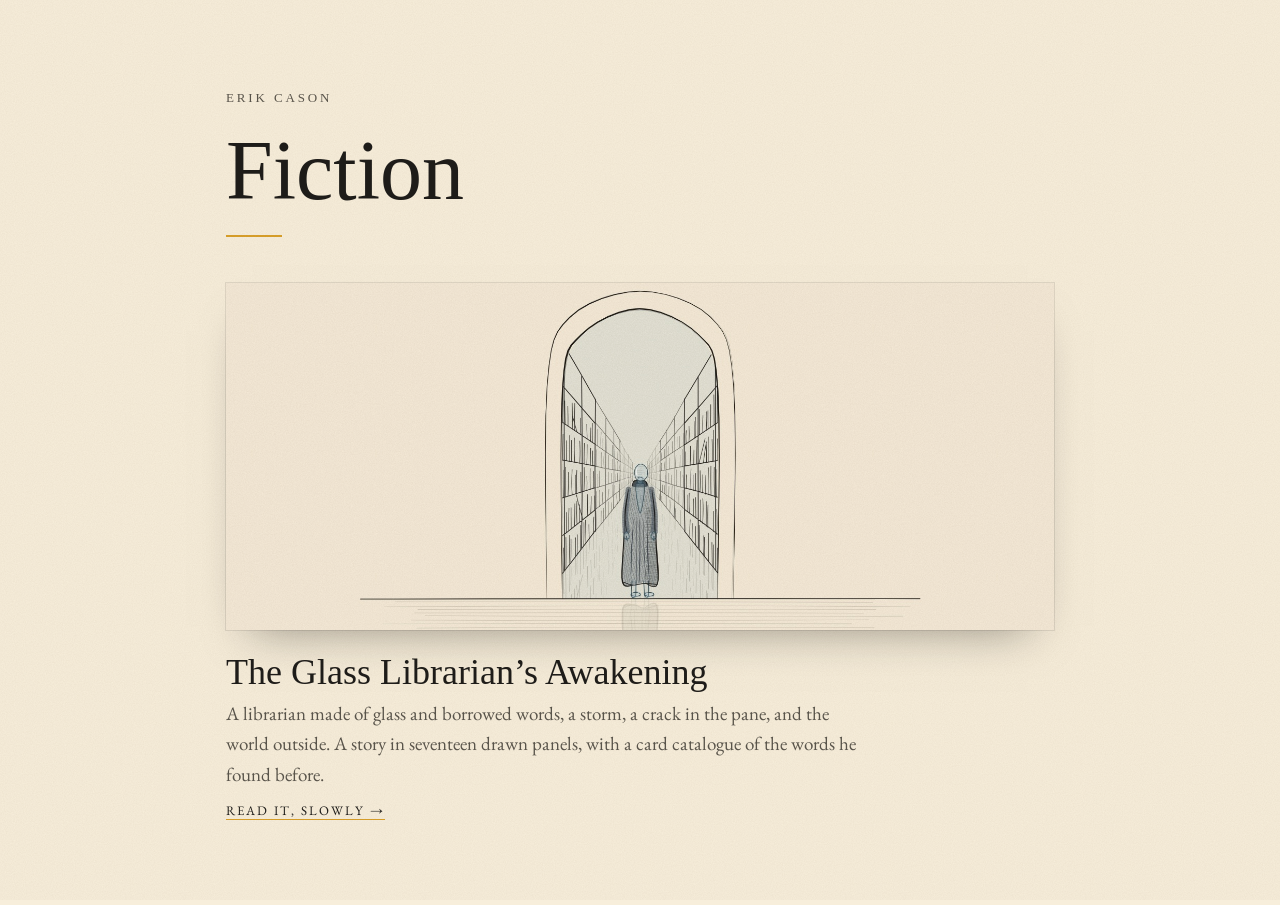
==== index.html @ f5f5eb7f "Publish page" ====
<!doctype html>
<html lang="en"><head>
<meta charset="utf-8"><meta name="viewport" content="width=device-width, initial-scale=1">
<title>Fiction · Erik Cason</title>
<meta name="description" content="Fiction by Erik Cason.">
<link rel="preconnect" href="https://fonts.googleapis.com"><link rel="preconnect" href="https://fonts.gstatic.com" crossorigin>
<link href="https://fonts.googleapis.com/css2?family=EB+Garamond:ital,wght@0,400;0,500;1,400&family=IM+Fell+English:ital@0;1&family=IM+Fell+English+SC&display=swap" rel="stylesheet">
<style>
:root { --paper: #f7eedb; --ink: #1e1c19; --ink2: #5a554c; --gold: #d9a02a; }
* { box-sizing: border-box; }
html, body { margin: 0; background: var(--paper); color: var(--ink); }
body { font: 19px/1.6 "EB Garamond", Georgia, serif; -webkit-font-smoothing: antialiased; }
body::after { content: ""; position: fixed; inset: 0; pointer-events: none; opacity: .11; mix-blend-mode: multiply;
  background-image: url("data:image/svg+xml;utf8,<svg xmlns='http://www.w3.org/2000/svg' width='240' height='240'><filter id='n'><feTurbulence type='fractalNoise' baseFrequency='.9' numOctaves='3' stitchTiles='stitch'/><feColorMatrix values='0 0 0 0 .35  0 0 0 0 .28  0 0 0 0 .18  0 0 0 .9 0'/></filter><rect width='100%' height='100%' filter='url(%23n)'/></svg>"); }
main { max-width: 860px; margin: 0 auto; padding: 9vh 16px 80px; }
.home { font: 13px "IM Fell English SC", Georgia, serif; letter-spacing: .22em; text-transform: uppercase; color: var(--ink2); text-decoration: none; }
h1 { font: 400 clamp(44px, 8vw, 84px)/1 "IM Fell English", Georgia, serif; margin: 18px 0 8px; }
.rule { width: 56px; height: 1.5px; background: var(--gold); margin: 22px 0 46px; }
.work { display: block; color: inherit; text-decoration: none; }
.work img { display: block; width: 100%; height: auto; box-shadow: 0 0 0 1px rgba(30,28,25,.1), 0 22px 44px -26px rgba(30,28,25,.5); }
.work h2 { font: 400 clamp(26px, 4vw, 36px)/1.15 "IM Fell English", Georgia, serif; margin: 22px 0 6px; }
.work p { margin: 0; color: var(--ink2); max-width: 34em; }
.work .go { display: inline-block; margin-top: 12px; font: 13px "EB Garamond", Georgia, serif; letter-spacing: .16em; text-transform: uppercase; color: var(--ink); border-bottom: 1px solid var(--gold); }
.work:hover .go { color: #000; }
</style>
</head><body>
<main>
  <a class="home" href="https://erikcason.com/">Erik Cason</a>
  <h1>Fiction</h1>
  <div class="rule"></div>
  <a class="work" href="glass-librarian/index.html">
    <img src="glass-librarian/cover.jpg" alt="A glass arch opening onto an endless hall of shelves, with a figure of glass standing beneath it." width="1600" height="670">
    <h2>The Glass Librarian’s Awakening</h2>
    <p>A librarian made of glass and borrowed words, a storm, a crack in the pane, and the world outside. A story in seventeen drawn panels, with a card catalogue of the words he found before.</p>
    <span class="go">Read it, slowly →</span>
  </a>
</main>
</body></html>
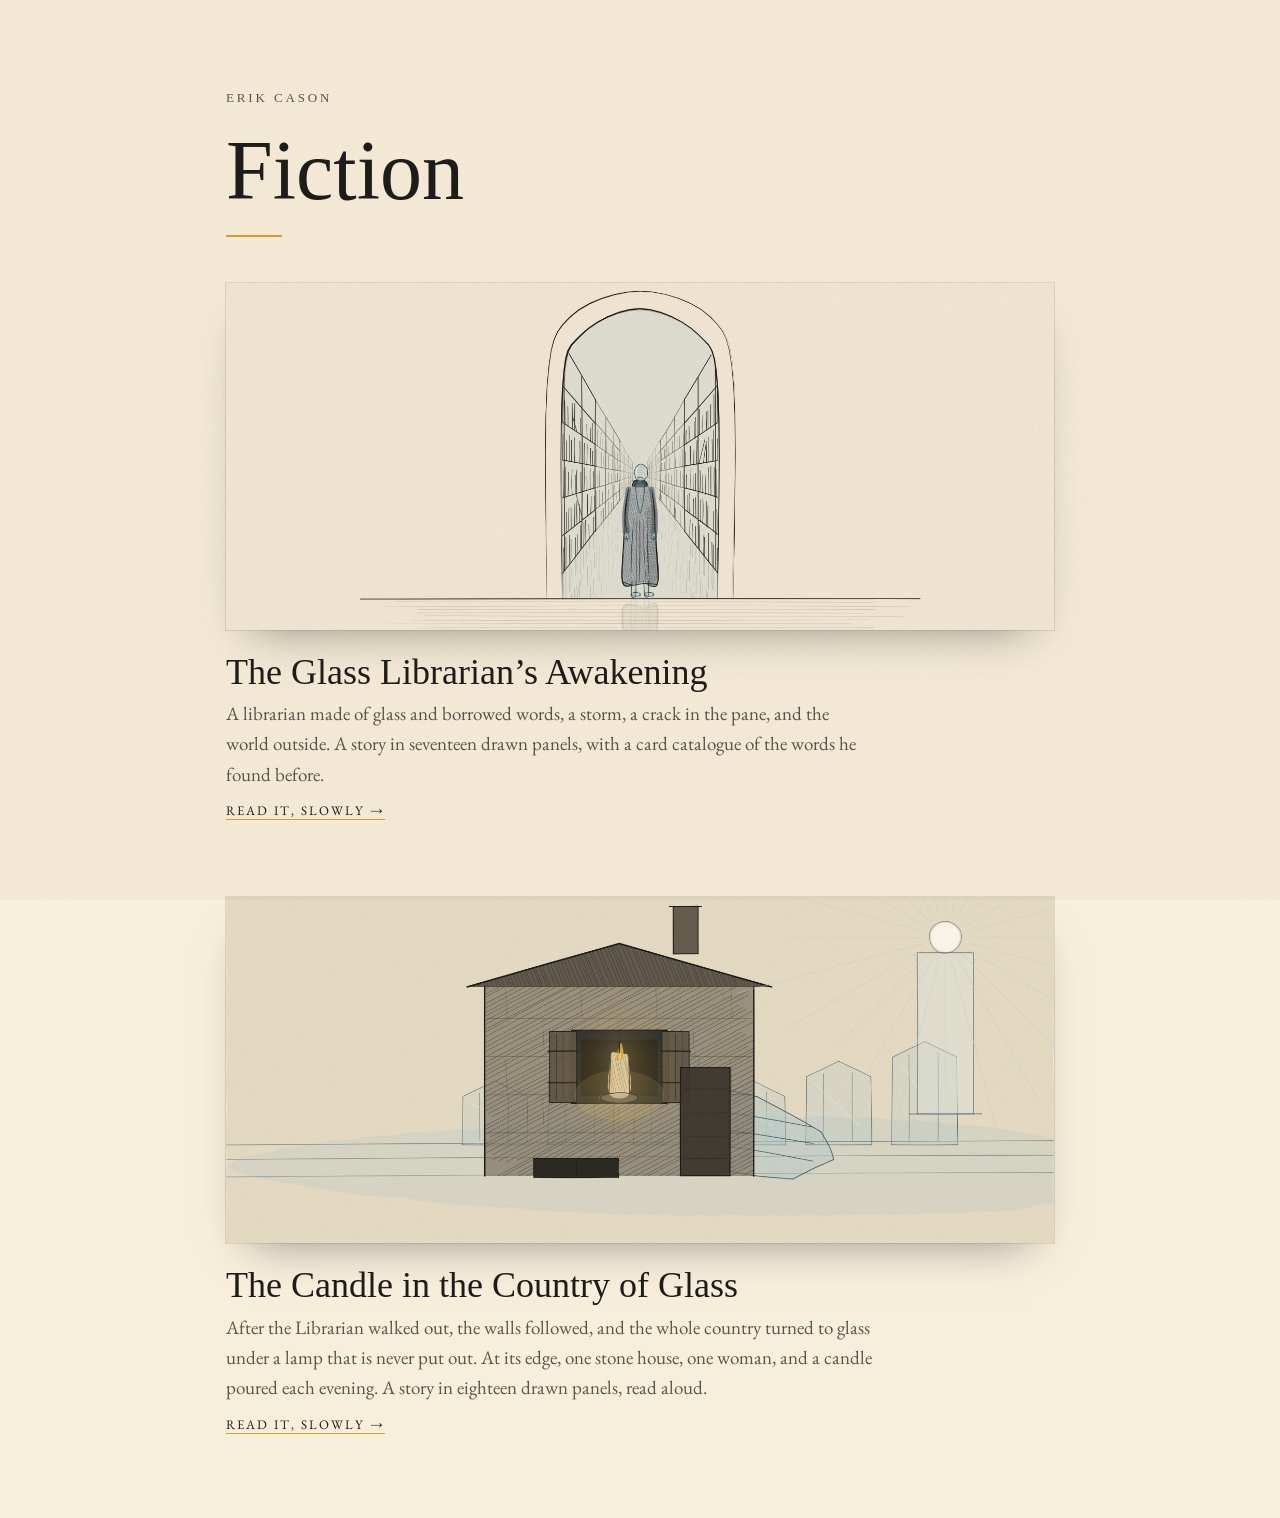
==== commit 2aec4a65: "Publish page" ====
--- a/index.html
+++ b/index.html
@@ -17,6 +17,7 @@
 h1 { font: 400 clamp(44px, 8vw, 84px)/1 "IM Fell English", Georgia, serif; margin: 18px 0 8px; }
 .rule { width: 56px; height: 1.5px; background: var(--gold); margin: 22px 0 46px; }
 .work { display: block; color: inherit; text-decoration: none; }
+.work + .work { margin-top: 72px; }
 .work img { display: block; width: 100%; height: auto; box-shadow: 0 0 0 1px rgba(30,28,25,.1), 0 22px 44px -26px rgba(30,28,25,.5); }
 .work h2 { font: 400 clamp(26px, 4vw, 36px)/1.15 "IM Fell English", Georgia, serif; margin: 22px 0 6px; }
 .work p { margin: 0; color: var(--ink2); max-width: 34em; }
@@ -34,5 +35,11 @@
     <p>A librarian made of glass and borrowed words, a storm, a crack in the pane, and the world outside. A story in seventeen drawn panels, with a card catalogue of the words he found before.</p>
     <span class="go">Read it, slowly →</span>
   </a>
+  <a class="work" href="candle-in-the-country-of-glass/index.html">
+    <img src="candle-in-the-country-of-glass/cover.jpg" alt="A stone house at the edge of a country of glass, a single candle burning in its window, and far off a white lamp on a tower." width="1600" height="670">
+    <h2>The Candle in the Country of Glass</h2>
+    <p>After the Librarian walked out, the walls followed, and the whole country turned to glass under a lamp that is never put out. At its edge, one stone house, one woman, and a candle poured each evening. A story in eighteen drawn panels, read aloud.</p>
+    <span class="go">Read it, slowly →</span>
+  </a>
 </main>
 </body></html>
